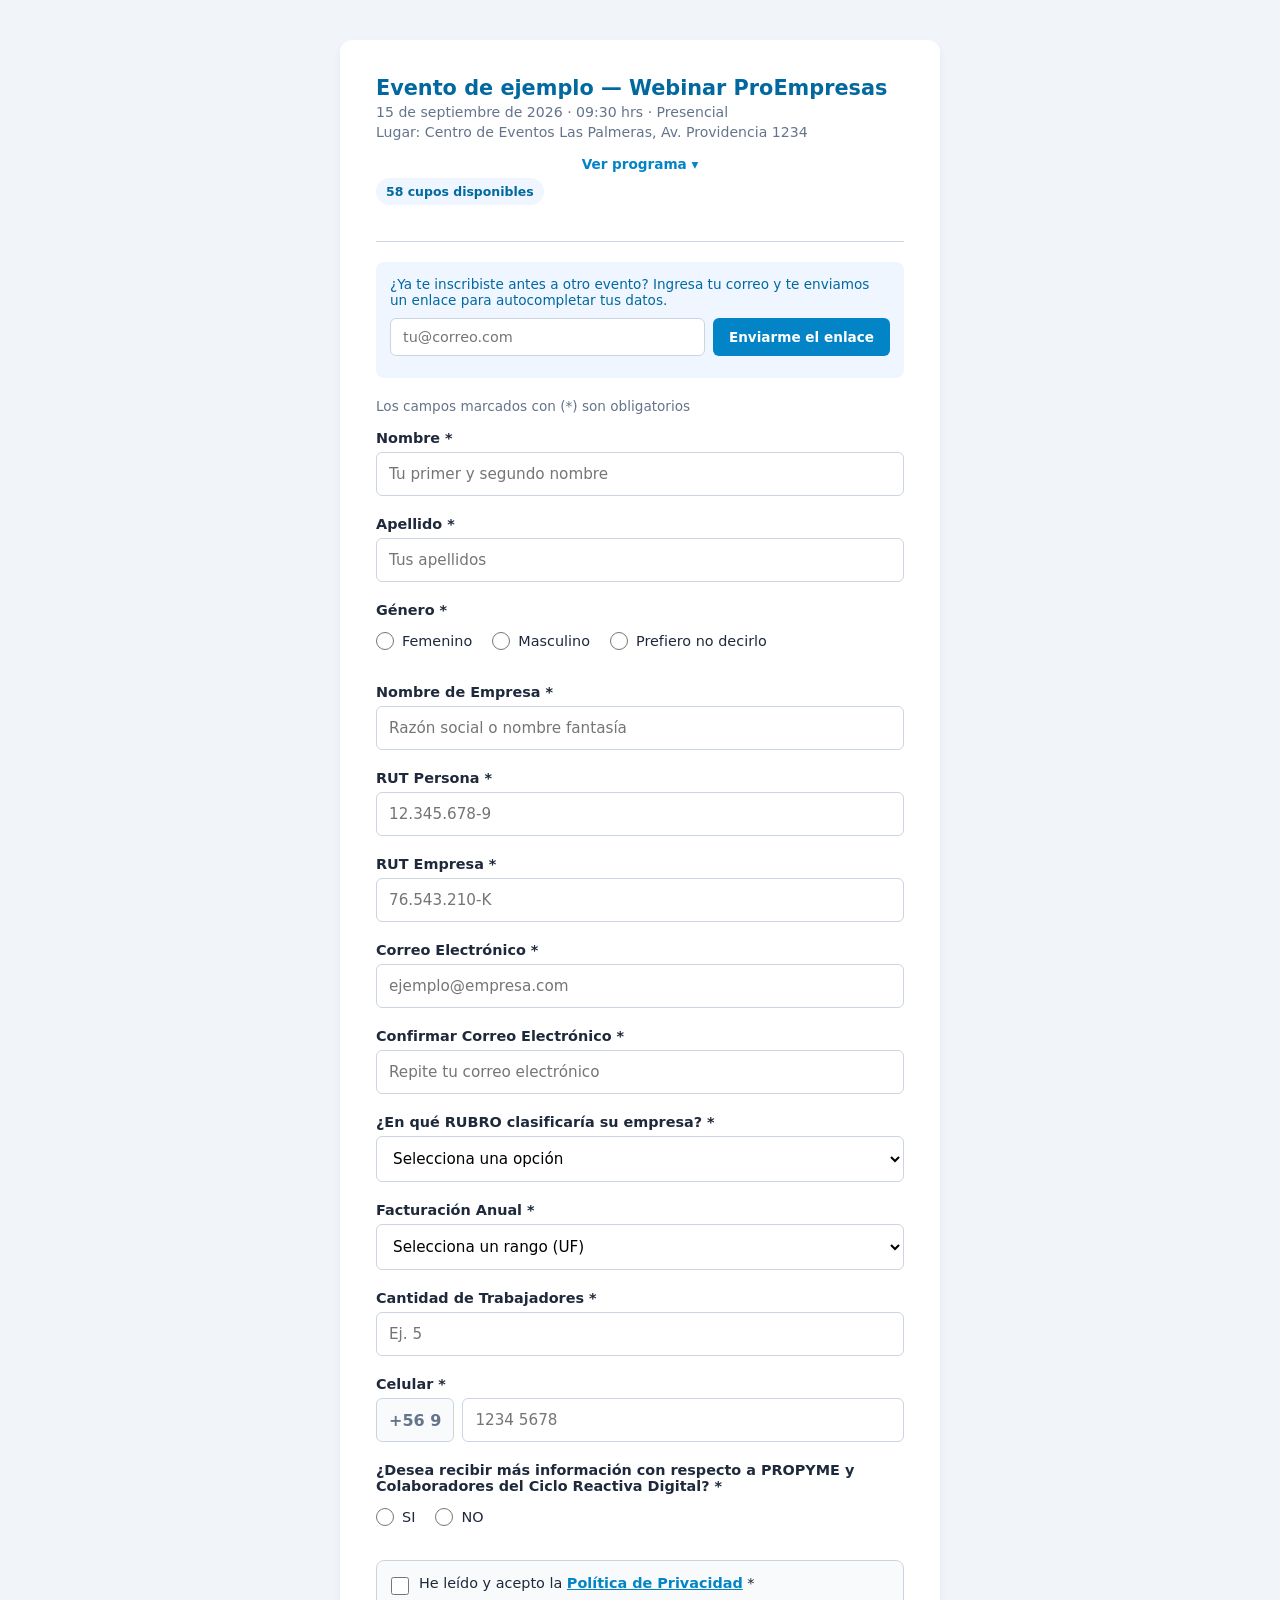
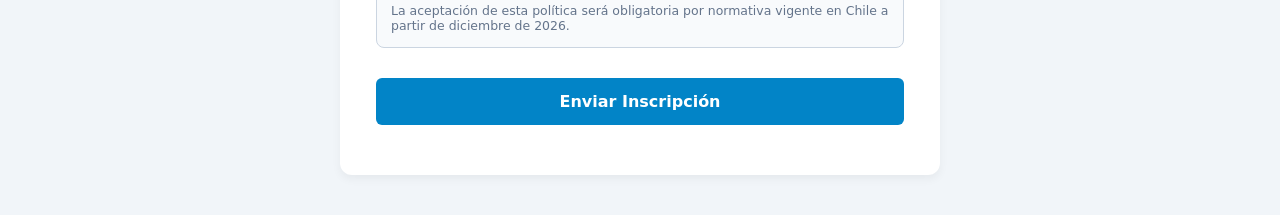
==== index.html @ 8115ab6b "Replaced html, css y js" ====
<!DOCTYPE html>
<html lang="es">
<head>
    <meta charset="UTF-8">
    <meta name="viewport" content="width=device-width, initial-scale=1.0">
    <title>Inscripción</title>
    <link rel="stylesheet" href="./formulario-preview.css">
</head>
<body>
    <div class="form-container">
        <img id="logoEvento" class="logo-evento" style="display:none;" alt="Logo del evento">
        <div id="cargandoEvento" class="evento-cargando">Cargando información del evento…</div>
        <div id="sinEvento" class="sin-eventos" style="display:none;"></div>

        <div id="detalleEvento" class="evento-detalle" style="display:none;">
            <h2 id="ev_nombre"></h2>
            <p class="evento-meta" id="ev_meta"></p>
            <p class="evento-meta" id="ev_lugarLink"></p>

            <button type="button" id="btnVerPrograma" class="btn-programa">Ver programa ▾</button>
            <ul id="ev_programa" class="lista-programa" style="display:none;"></ul>

            <div class="cupos-info" id="cuposInfo" aria-live="polite"></div>
        </div>

        <section class="login-perfil" id="loginPerfil" style="display:none;">
            <p class="admin-subtitle">¿Ya te inscribiste antes a otro evento? Ingresa tu correo y te enviamos un enlace para autocompletar tus datos.</p>
            <form id="formLogin">
                <input type="email" id="loginEmail" placeholder="tu@correo.com" required>
                <button type="submit" id="btnSolicitarLogin">Enviarme el enlace</button>
            </form>
            <p id="resultadoLogin" class="resultado-checkin"></p>
        </section>

        <p id="perfilCargado" class="perfil-cargado" style="display:none;">✔ Tus datos fueron autocompletados. Revísalos y ajusta lo que necesites antes de enviar.</p>

        <form id="reactivaForm" novalidate style="display:none;">
            <p class="subtitle">Los campos marcados con (*) son obligatorios</p>

            <div class="form-group">
                <label for="nombre">Nombre *</label>
                <input type="text" id="nombre" name="nombre" required placeholder="Tu primer y segundo nombre">
                <span class="error-message" id="error-nombre">El nombre es obligatorio.</span>
            </div>

            <div class="form-group">
                <label for="apellido">Apellido *</label>
                <input type="text" id="apellido" name="apellido" required placeholder="Tus apellidos">
                <span class="error-message" id="error-apellido">El apellido es obligatorio.</span>
            </div>

            <div class="form-group">
                <label>Género *</label>
                <div class="radio-group">
                    <label class="radio-label"><input type="radio" name="genero" value="Femenino" required> Femenino</label>
                    <label class="radio-label"><input type="radio" name="genero" value="Masculino"> Masculino</label>
                    <label class="radio-label"><input type="radio" name="genero" value="Prefiero no decirlo"> Prefiero no decirlo</label>
                </div>
                <span class="error-message" id="error-genero">Selecciona tu género.</span>
            </div>

            <div class="form-group">
                <label for="nombreEmpresa">Nombre de Empresa *</label>
                <input type="text" id="nombreEmpresa" name="nombreEmpresa" required placeholder="Razón social o nombre fantasía">
                <span class="error-message" id="error-nombreEmpresa">El nombre de la empresa es obligatorio.</span>
            </div>

            <div class="form-group">
                <label for="rutPersona">RUT Persona *</label>
                <input type="text" id="rutPersona" name="rutPersona" required placeholder="12.345.678-9" maxlength="12" autocomplete="off">
                <span class="error-message" id="error-rutPersona">Ingresa un RUT de persona válido (con dígito verificador correcto).</span>
            </div>

            <div class="form-group">
                <label for="rutEmpresa">RUT Empresa *</label>
                <input type="text" id="rutEmpresa" name="rutEmpresa" required placeholder="76.543.210-K" maxlength="12" autocomplete="off">
                <span class="error-message" id="error-rutEmpresa">Ingresa un RUT de empresa válido (con dígito verificador correcto).</span>
            </div>

            <div class="form-group">
                <label for="email">Correo Electrónico *</label>
                <input type="email" id="email" name="email" required placeholder="ejemplo@empresa.com" autocomplete="off">
                <span class="suggestion-message" id="suggestion-email"></span>
                <span class="error-message" id="error-email">Ingresa un correo electrónico válido.</span>
            </div>

            <div class="form-group">
                <label for="confirmEmail">Confirmar Correo Electrónico *</label>
                <input type="email" id="confirmEmail" name="confirmEmail" required placeholder="Repite tu correo electrónico" autocomplete="off">
                <span class="error-message" id="error-confirmEmail">Los correos electrónicos no coinciden.</span>
            </div>

            <div class="form-group">
                <label for="rubro">¿En qué RUBRO clasificaría su empresa? *</label>
                <select id="rubro" name="rubro" required>
                    <option value="" disabled selected>Selecciona una opción</option>
                    <option value="Tecnología">Tecnología / TI</option>
                    <option value="Comercio">Comercio / Retail</option>
                    <option value="Servicios">Servicios Profesionales</option>
                    <option value="Manufactura">Manufactura / Producción</option>
                    <option value="Otro">Otro Rubro</option>
                </select>
                <span class="error-message" id="error-rubro">Selecciona un rubro.</span>
            </div>

            <div class="form-group">
                <label for="facturacion">Facturación Anual *</label>
                <select id="facturacion" name="facturacion" required>
                    <option value="" disabled selected>Selecciona un rango (UF)</option>
                    <option value="Micro">Micro (hasta 2.400 UF)</option>
                    <option value="Pequeña">Pequeña (2.401 a 25.000 UF)</option>
                    <option value="Mediana">Mediana (25.001 a 100.000 UF)</option>
                    <option value="Grande">Grande (más de 100.000 UF)</option>
                </select>
                <span class="error-message" id="error-facturacion">Selecciona un rango de facturación.</span>
            </div>

            <div class="form-group">
                <label for="trabajadores">Cantidad de Trabajadores *</label>
                <input type="number" id="trabajadores" name="trabajadores" required min="1" placeholder="Ej. 5">
                <span class="error-message" id="error-trabajadores">Ingresa un número válido de trabajadores.</span>
            </div>

            <div class="form-group">
                <label for="celular">Celular *</label>
                <div class="phone-input">
                    <span class="phone-prefix">+56 9</span>
                    <input type="tel" id="celular" name="celular" required placeholder="1234 5678" inputmode="numeric" maxlength="8">
                </div>
                <span class="error-message" id="error-celular">Ingresa los 8 dígitos de tu celular (sin el 9 inicial, sin espacios).</span>
            </div>

            <div class="form-group">
                <label>¿Desea recibir más información con respecto a PROPYME y Colaboradores del Ciclo Reactiva Digital? *</label>
                <div class="radio-group">
                    <label class="radio-label"><input type="radio" name="newsletter" value="SI" required> SI</label>
                    <label class="radio-label"><input type="radio" name="newsletter" value="NO"> NO</label>
                </div>
                <span class="error-message" id="error-newsletter">Selecciona una opción.</span>
            </div>

            <div class="form-group form-group-checkbox">
                <label class="checkbox-label">
                    <input type="checkbox" id="privacidad" name="privacidad" required>
                    <span>He leído y acepto la <a href="#" id="linkPoliticas">Política de Privacidad</a> *</span>
                </label>
                <p class="hint-text">La aceptación de esta política será obligatoria por normativa vigente en Chile a partir de diciembre de 2026.</p>
                <span class="error-message" id="error-privacidad">Debes aceptar la Política de Privacidad para continuar.</span>
            </div>

            <button type="submit" id="btnSubmit">Enviar Inscripción</button>
            <p class="form-status" id="formStatus" aria-live="polite"></p>
        </form>

        <img id="pieLogosEvento" class="pie-logos-evento" style="display:none;" alt="Empresas participantes">
    </div>

    <script src="./formulario-preview.js"></script>
</body>
</html>
---- formulario-preview.css ----
:root {
    --primary-color: #0284c7;
    --primary-dark: #0369a1;
    --bg-page: #f1f5f9;
    --bg-card: #ffffff;
    --text-main: #1e293b;
    --text-muted: #64748b;
    --border: #cbd5e1;
    --error: #e11d48;
    --error-bg: #fff1f2;
    --success: #16a34a;
    --success-bg: #f0fdf4;
    --info-bg: #eff6ff;
}

* {
    box-sizing: border-box;
    margin: 0;
    padding: 0;
    font-family: system-ui, -apple-system, sans-serif;
}

body {
    background-color: var(--bg-page);
    color: var(--text-main);
    padding: 16px;
    display: flex;
    justify-content: center;
    align-items: center;
    min-height: 100vh;
}

/* Base Móvil (Mobile First) */
.form-container {
    background: var(--bg-card);
    width: 100%;
    max-width: 600px;
    padding: 20px;
    border-radius: 12px;
    box-shadow: 0 4px 10px rgba(0, 0, 0, 0.05);
}

h2 {
    font-size: 1.4rem;
    color: var(--primary-dark);
    margin-bottom: 6px;
}

.subtitle {
    font-size: 0.85rem;
    color: var(--text-muted);
    margin-bottom: 16px;
}

.cupos-info {
    display: flex;
    gap: 10px;
    flex-wrap: wrap;
    margin-bottom: 20px;
}

.cupo-badge {
    font-size: 0.78rem;
    font-weight: 600;
    padding: 6px 10px;
    border-radius: 20px;
    background-color: var(--info-bg);
    color: var(--primary-dark);
}

.cupo-badge.agotado {
    background-color: var(--error-bg);
    color: var(--error);
}

.form-group {
    margin-bottom: 20px;
}

label {
    display: block;
    font-size: 0.9rem;
    font-weight: 600;
    margin-bottom: 6px;
}

input[type="text"],
input[type="email"],
input[type="number"],
input[type="tel"],
select {
    width: 100%;
    padding: 12px;
    border: 1px solid var(--border);
    border-radius: 6px;
    font-size: 0.95rem;
    background-color: #fff;
    outline: none;
    transition: all 0.2s ease;
}

input:focus, select:focus {
    border-color: var(--primary-color);
    box-shadow: 0 0 0 3px rgba(2, 132, 199, 0.15);
}

/* Radio buttons específicos */
.radio-group {
    display: flex;
    gap: 20px;
    flex-wrap: wrap;
    padding: 8px 0;
}

.radio-label {
    display: flex;
    align-items: center;
    gap: 8px;
    font-weight: 500;
    cursor: pointer;
}

.radio-label input {
    width: 18px;
    height: 18px;
    accent-color: var(--primary-color);
}

.radio-label input:disabled + * ,
.radio-label:has(input:disabled) {
    opacity: 0.5;
    cursor: not-allowed;
}

/* Celular con prefijo fijo */
.phone-input {
    display: flex;
    align-items: stretch;
    gap: 8px;
}

.phone-prefix {
    display: flex;
    align-items: center;
    padding: 0 12px;
    background-color: #f8fafc;
    border: 1px solid var(--border);
    border-radius: 6px;
    font-weight: 600;
    color: var(--text-muted);
    white-space: nowrap;
}

.phone-input input {
    flex: 1;
}

/* Checkbox de política de privacidad */
.form-group-checkbox {
    background-color: #f8fafc;
    border: 1px solid var(--border);
    border-radius: 8px;
    padding: 14px;
}

.checkbox-label {
    display: flex;
    align-items: flex-start;
    gap: 10px;
    font-weight: 500;
    font-size: 0.9rem;
    cursor: pointer;
    margin-bottom: 0;
}

.checkbox-label input {
    width: 18px;
    height: 18px;
    min-width: 18px;
    margin-top: 2px;
    accent-color: var(--primary-color);
}

.checkbox-label a {
    color: var(--primary-color);
    font-weight: 600;
}

.hint-text {
    font-size: 0.78rem;
    color: var(--text-muted);
    margin-top: 8px;
}

/* Sugerencia de corrección de correo */
.suggestion-message {
    display: none;
    font-size: 0.82rem;
    color: var(--primary-dark);
    margin-top: 6px;
}

.suggestion-message button {
    background: none;
    border: none;
    padding: 0;
    color: var(--primary-color);
    font-weight: 700;
    text-decoration: underline;
    cursor: pointer;
    font-size: 0.82rem;
}

/* Estado de Error */
input.invalid, select.invalid {
    border-color: var(--error);
    background-color: var(--error-bg);
}

.form-group.invalid .phone-prefix {
    border-color: var(--error);
}

.error-message {
    display: none;
    color: var(--error);
    font-size: 0.8rem;
    margin-top: 4px;
    font-weight: 500;
}

/* Mostrar error cuando la clase 'invalid' esté presente en el contenedor o elemento */
input.invalid ~ .error-message,
select.invalid ~ .error-message,
.form-group.invalid .error-message {
    display: block;
}

.form-status {
    margin-top: 14px;
    font-size: 0.9rem;
    font-weight: 600;
    text-align: center;
}

.form-status.success {
    color: var(--success);
}

.form-status.error {
    color: var(--error);
}

button {
    width: 100%;
    padding: 14px;
    background-color: var(--primary-color);
    color: white;
    border: none;
    border-radius: 6px;
    font-size: 1rem;
    font-weight: 700;
    cursor: pointer;
    transition: background-color 0.2s;
    margin-top: 10px;
}

button:hover {
    background-color: var(--primary-dark);
}

button:disabled {
    opacity: 0.6;
    cursor: not-allowed;
}

/* Ajustes Escalados para Pantallas Grandes (Tablets / Desktop) */
@media (min-width: 768px) {
    body {
        padding: 40px 20px;
    }
    .form-container {
        padding: 36px;
    }
    h2 {
        font-size: 1.7rem;
    }
}

.sin-eventos {
    background-color: var(--info-bg);
    color: var(--primary-dark);
    border-radius: 8px;
    padding: 14px;
    font-size: 0.9rem;
    text-align: center;
}

.evento-cargando {
    text-align: center;
    color: var(--text-muted);
    padding: 20px 0;
    font-size: 0.9rem;
}

.evento-detalle {
    margin-bottom: 20px;
    padding-bottom: 16px;
    border-bottom: 1px solid var(--border);
}

.evento-detalle h2 {
    font-size: 1.3rem;
    color: var(--primary-dark);
    margin-bottom: 4px;
}

.evento-meta {
    font-size: 0.88rem;
    color: var(--text-muted);
    margin-bottom: 4px;
}

.btn-programa {
    background: none;
    border: none;
    color: var(--primary-color);
    font-weight: 700;
    font-size: 0.85rem;
    cursor: pointer;
    padding: 6px 0;
    margin-top: 6px;
}

.lista-programa {
    margin: 8px 0 12px 20px;
    font-size: 0.85rem;
    color: var(--text-main);
}

.lista-programa li { margin-bottom: 4px; }

.login-perfil {
    background-color: var(--info-bg);
    border-radius: 8px;
    padding: 14px;
    margin-bottom: 20px;
}

.login-perfil .admin-subtitle {
    font-size: 0.85rem;
    color: var(--primary-dark);
    margin-bottom: 10px;
}

#formLogin {
    display: flex;
    gap: 8px;
    flex-wrap: wrap;
}

#formLogin input {
    flex: 1;
    min-width: 200px;
    padding: 10px 12px;
    border: 1px solid var(--border);
    border-radius: 6px;
    font-size: 0.9rem;
}

#formLogin button {
    width: auto;
    margin-top: 0;
    padding: 10px 16px;
    font-size: 0.85rem;
}

.resultado-checkin { font-size: 0.85rem; font-weight: 600; margin-top: 8px; }
.resultado-checkin.exito { color: var(--success); }
.resultado-checkin.error { color: var(--error); }

.perfil-cargado {
    background-color: var(--success-bg);
    color: var(--success);
    border-radius: 8px;
    padding: 10px 14px;
    font-size: 0.85rem;
    font-weight: 600;
    margin-bottom: 16px;
}

.logo-evento {
    display: block;
    max-width: 200px;
    max-height: 90px;
    margin: 0 auto 16px auto;
}

.pie-logos-evento {
    display: block;
    max-width: 100%;
    margin: 20px auto 0 auto;
    border-top: 1px solid var(--border);
    padding-top: 16px;
}
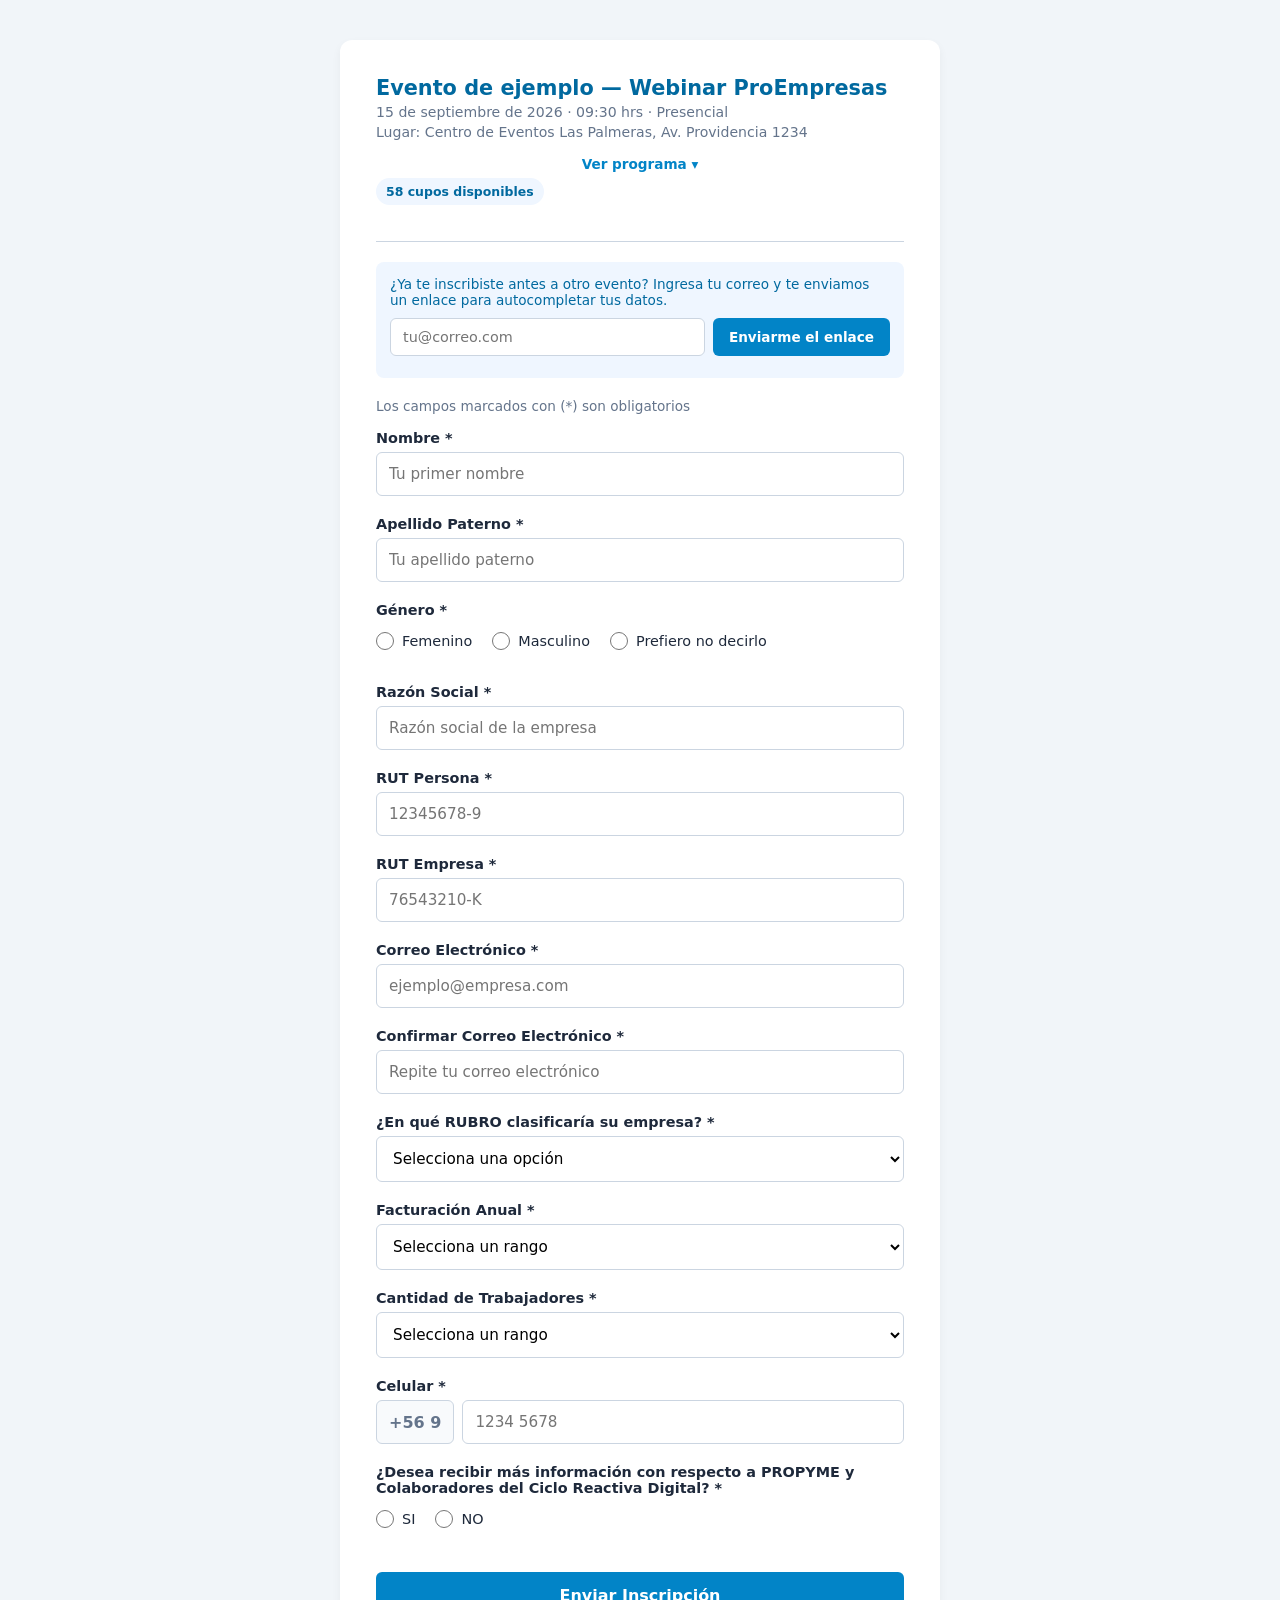
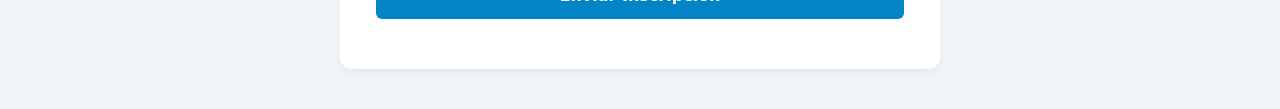
==== commit a441cf7f: "Fix: ajustar campos del formulario según spec de datos para Excel - Nombre/Apellido: solo primer nom" ====
--- a/index.html
+++ b/index.html
@@ -39,13 +39,13 @@
 
             <div class="form-group">
                 <label for="nombre">Nombre *</label>
-                <input type="text" id="nombre" name="nombre" required placeholder="Tu primer y segundo nombre">
+                <input type="text" id="nombre" name="nombre" required placeholder="Tu primer nombre">
                 <span class="error-message" id="error-nombre">El nombre es obligatorio.</span>
             </div>
 
             <div class="form-group">
-                <label for="apellido">Apellido *</label>
-                <input type="text" id="apellido" name="apellido" required placeholder="Tus apellidos">
+                <label for="apellido">Apellido Paterno *</label>
+                <input type="text" id="apellido" name="apellido" required placeholder="Tu apellido paterno">
                 <span class="error-message" id="error-apellido">El apellido es obligatorio.</span>
             </div>
 
@@ -60,20 +60,20 @@
             </div>
 
             <div class="form-group">
-                <label for="nombreEmpresa">Nombre de Empresa *</label>
-                <input type="text" id="nombreEmpresa" name="nombreEmpresa" required placeholder="Razón social o nombre fantasía">
+                <label for="nombreEmpresa">Razón Social *</label>
+                <input type="text" id="nombreEmpresa" name="nombreEmpresa" required placeholder="Razón social de la empresa">
                 <span class="error-message" id="error-nombreEmpresa">El nombre de la empresa es obligatorio.</span>
             </div>
 
             <div class="form-group">
                 <label for="rutPersona">RUT Persona *</label>
-                <input type="text" id="rutPersona" name="rutPersona" required placeholder="12.345.678-9" maxlength="12" autocomplete="off">
+                <input type="text" id="rutPersona" name="rutPersona" required placeholder="12345678-9" maxlength="10" autocomplete="off">
                 <span class="error-message" id="error-rutPersona">Ingresa un RUT de persona válido (con dígito verificador correcto).</span>
             </div>
 
             <div class="form-group">
                 <label for="rutEmpresa">RUT Empresa *</label>
-                <input type="text" id="rutEmpresa" name="rutEmpresa" required placeholder="76.543.210-K" maxlength="12" autocomplete="off">
+                <input type="text" id="rutEmpresa" name="rutEmpresa" required placeholder="76543210-K" maxlength="10" autocomplete="off">
                 <span class="error-message" id="error-rutEmpresa">Ingresa un RUT de empresa válido (con dígito verificador correcto).</span>
             </div>
 
@@ -94,11 +94,20 @@
                 <label for="rubro">¿En qué RUBRO clasificaría su empresa? *</label>
                 <select id="rubro" name="rubro" required>
                     <option value="" disabled selected>Selecciona una opción</option>
-                    <option value="Tecnología">Tecnología / TI</option>
-                    <option value="Comercio">Comercio / Retail</option>
-                    <option value="Servicios">Servicios Profesionales</option>
-                    <option value="Manufactura">Manufactura / Producción</option>
-                    <option value="Otro">Otro Rubro</option>
+                    <option value="AGRICULTURA">AGRICULTURA</option>
+                    <option value="COMERCIO">COMERCIO</option>
+                    <option value="CONSTRUCCIÓN">CONSTRUCCIÓN</option>
+                    <option value="SALUD">SALUD</option>
+                    <option value="SERVICIOS">SERVICIOS</option>
+                    <option value="INDUSTRIA">INDUSTRIA</option>
+                    <option value="EDUCACIÓN">EDUCACIÓN</option>
+                    <option value="MINERÍA">MINERÍA</option>
+                    <option value="SERVICIOS FINANCIEROS">SERVICIOS FINANCIEROS</option>
+                    <option value="TRANSPORTE">TRANSPORTE</option>
+                    <option value="EXPORTACIÓN">EXPORTACIÓN</option>
+                    <option value="TURISMO">TURISMO</option>
+                    <option value="TECNOLOGÍA">TECNOLOGÍA</option>
+                    <option value="OTRO">OTRO</option>
                 </select>
                 <span class="error-message" id="error-rubro">Selecciona un rubro.</span>
             </div>
@@ -106,19 +115,25 @@
             <div class="form-group">
                 <label for="facturacion">Facturación Anual *</label>
                 <select id="facturacion" name="facturacion" required>
-                    <option value="" disabled selected>Selecciona un rango (UF)</option>
-                    <option value="Micro">Micro (hasta 2.400 UF)</option>
-                    <option value="Pequeña">Pequeña (2.401 a 25.000 UF)</option>
-                    <option value="Mediana">Mediana (25.001 a 100.000 UF)</option>
-                    <option value="Grande">Grande (más de 100.000 UF)</option>
+                    <option value="" disabled selected>Selecciona un rango</option>
+                    <option value="$1 a $95 Millones aprox.">$1 a $95 Millones aprox.</option>
+                    <option value="$95 Millones a $993 Millones aprox.">$95 Millones a $993 Millones aprox.</option>
+                    <option value="$993 Millones a $3.973 Millones aprox.">$993 Millones a $3.973 Millones aprox.</option>
+                    <option value="Más de $3.973 Millones aprox.">Más de $3.973 Millones aprox.</option>
                 </select>
                 <span class="error-message" id="error-facturacion">Selecciona un rango de facturación.</span>
             </div>
 
             <div class="form-group">
                 <label for="trabajadores">Cantidad de Trabajadores *</label>
-                <input type="number" id="trabajadores" name="trabajadores" required min="1" placeholder="Ej. 5">
-                <span class="error-message" id="error-trabajadores">Ingresa un número válido de trabajadores.</span>
+                <select id="trabajadores" name="trabajadores" required>
+                    <option value="" disabled selected>Selecciona un rango</option>
+                    <option value="1 a 9 Trabajadores/as">1 a 9 Trabajadores/as</option>
+                    <option value="10 a 49 Trabajadores/as">10 a 49 Trabajadores/as</option>
+                    <option value="50 a 199 Trabajadores/as">50 a 199 Trabajadores/as</option>
+                    <option value="Más de 200 Trabajadores/as">Más de 200 Trabajadores/as</option>
+                </select>
+                <span class="error-message" id="error-trabajadores">Selecciona un rango de trabajadores.</span>
             </div>
 
             <div class="form-group">
@@ -131,7 +146,7 @@
             </div>
 
             <div class="form-group">
-                <label>¿Desea recibir más información con respecto a PROPYME y Colaboradores del Ciclo Reactiva Digital? *</label>
+                <label id="labelNewsletter">¿Desea recibir más información con respecto a PROPYME y Colaboradores del Ciclo Reactiva Digital? *</label>
                 <div class="radio-group">
                     <label class="radio-label"><input type="radio" name="newsletter" value="SI" required> SI</label>
                     <label class="radio-label"><input type="radio" name="newsletter" value="NO"> NO</label>
@@ -139,14 +154,9 @@
                 <span class="error-message" id="error-newsletter">Selecciona una opción.</span>
             </div>
 
-            <div class="form-group form-group-checkbox">
-                <label class="checkbox-label">
-                    <input type="checkbox" id="privacidad" name="privacidad" required>
-                    <span>He leído y acepto la <a href="#" id="linkPoliticas">Política de Privacidad</a> *</span>
-                </label>
-                <p class="hint-text">La aceptación de esta política será obligatoria por normativa vigente en Chile a partir de diciembre de 2026.</p>
-                <span class="error-message" id="error-privacidad">Debes aceptar la Política de Privacidad para continuar.</span>
-            </div>
+            <!-- Política de Privacidad: se retira temporalmente del formulario
+                 hasta que el documento esté validado y aprobado. Cuando esté
+                 lista, restaurar este bloque y su validación en el JS. -->
 
             <button type="submit" id="btnSubmit">Enviar Inscripción</button>
             <p class="form-status" id="formStatus" aria-live="polite"></p>
